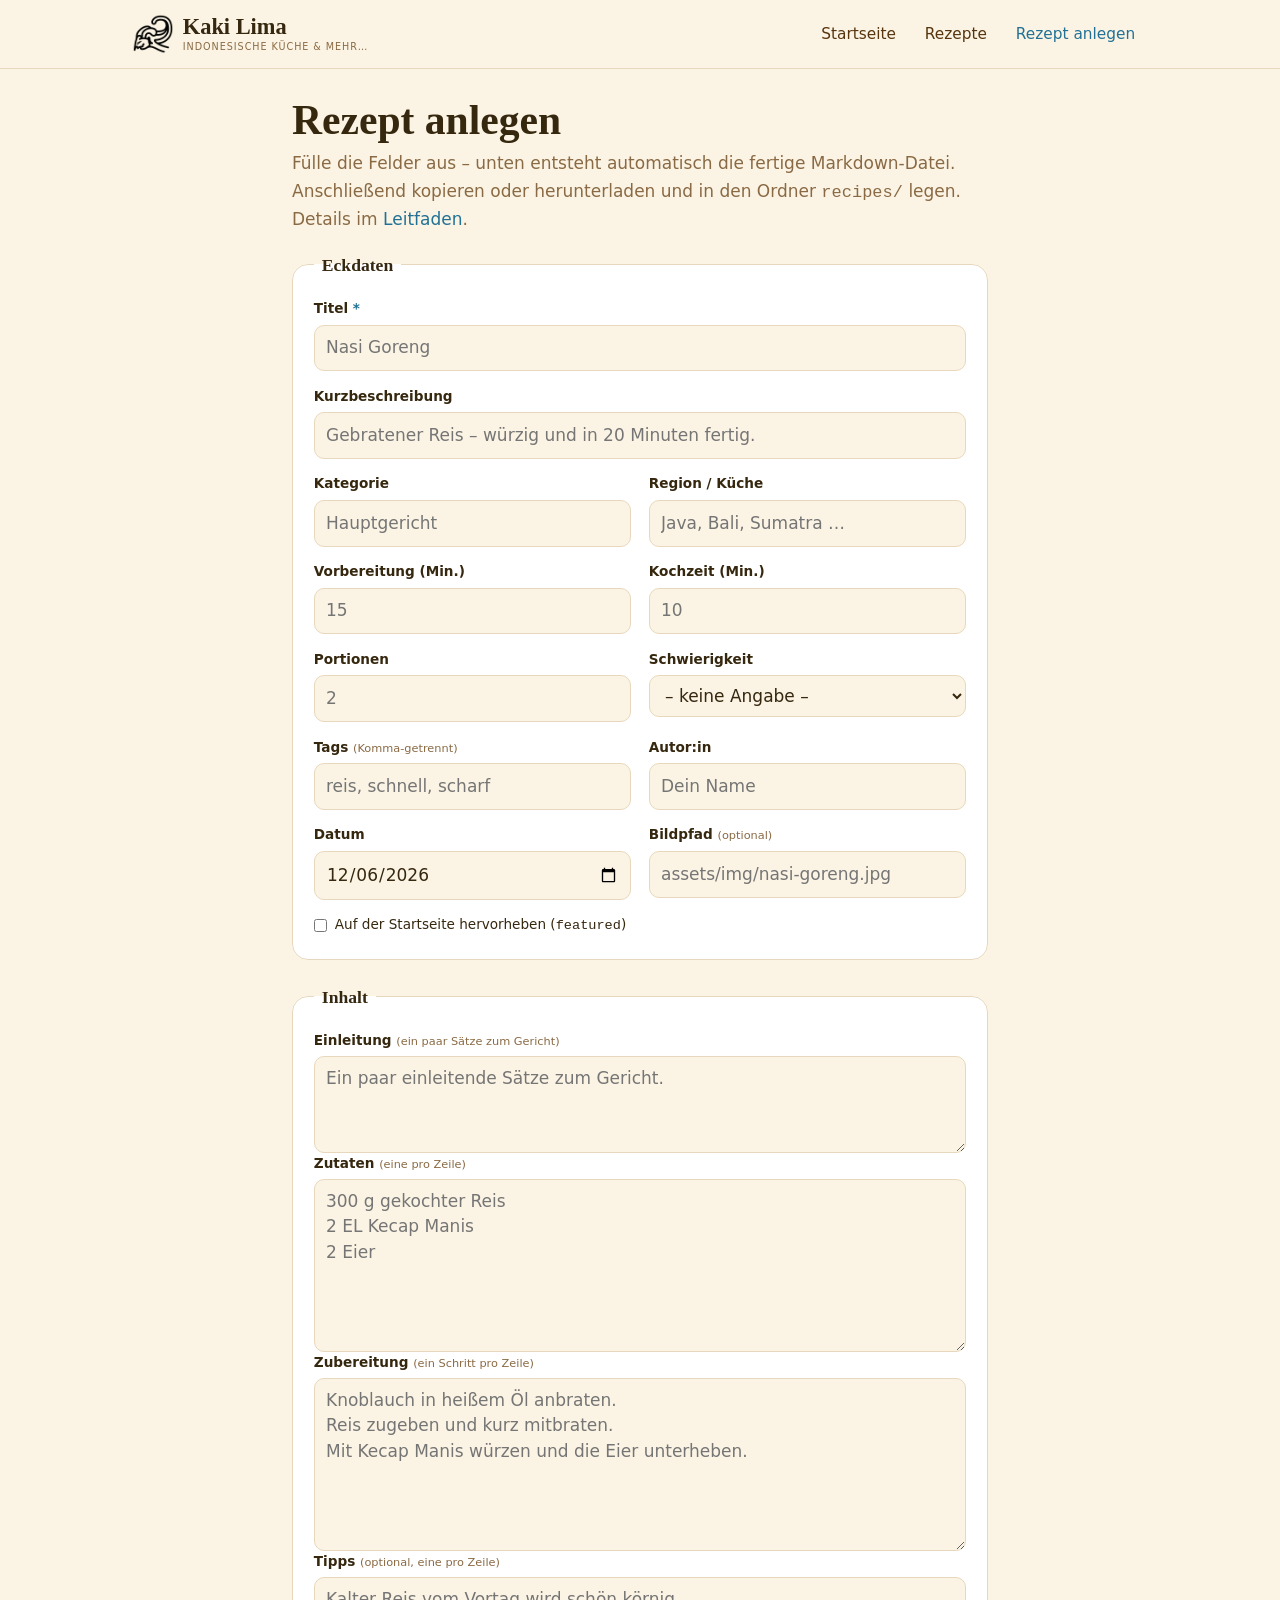
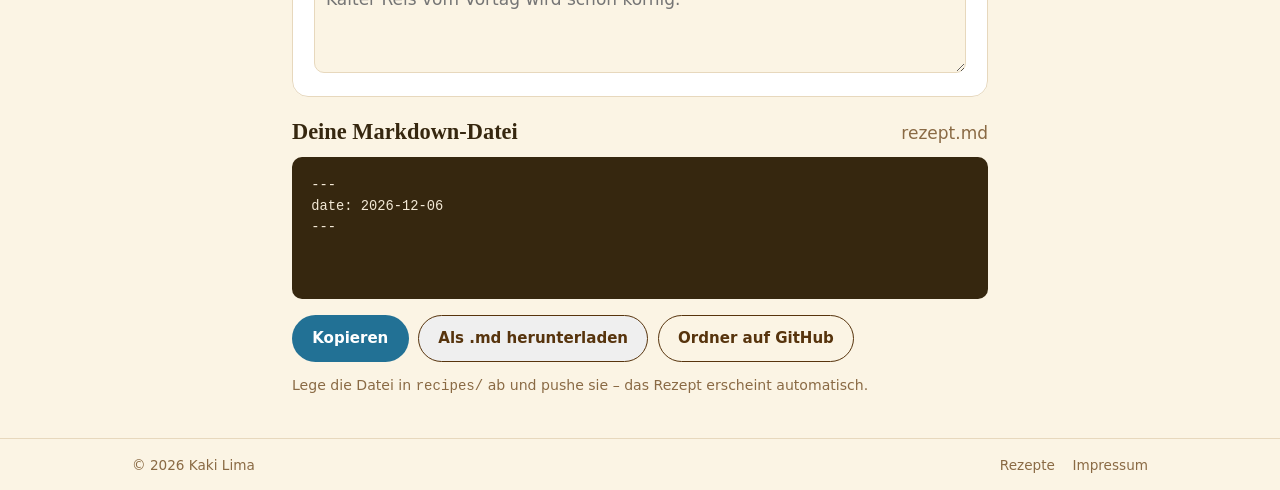
==== generator.html @ 2c2ba558 "Rezept-Generator, abhakbare Schritte mit Kochmodus, verwandte Rezepte - Neue Seite generator.html: F" ====
<!DOCTYPE html>
<html lang="de">
<head>
  <meta charset="utf-8">
  <meta name="viewport" content="width=device-width, initial-scale=1">
  <title>Rezept anlegen · Kaki Lima</title>
  <meta name="description" content="Fülle das Formular aus – Kaki Lima erzeugt automatisch die fertige Markdown-Datei für dein Rezept.">
  <link rel="icon" href="assets/img/logo.png">
  <link rel="stylesheet" href="assets/fonts/fonts.css">
  <link rel="stylesheet" href="css/styles.css">
</head>
<body>
  <div id="site-header-slot"></div>

  <main>
    <div class="wrap narrow">
      <header class="page-head">
        <h1>Rezept anlegen</h1>
        <p class="muted">Fülle die Felder aus – unten entsteht automatisch die fertige Markdown-Datei. Anschließend kopieren oder herunterladen und in den Ordner <code>recipes/</code> legen. Details im <a href="leitfaden.html">Leitfaden</a>.</p>
      </header>

      <form id="genForm" class="gen-form" novalidate>
        <fieldset>
          <legend>Eckdaten</legend>
          <div class="grid2">
            <label class="field span2">
              <span>Titel <em>*</em></span>
              <input type="text" id="f-title" placeholder="Nasi Goreng" required>
            </label>
            <label class="field span2">
              <span>Kurzbeschreibung</span>
              <input type="text" id="f-description" placeholder="Gebratener Reis – würzig und in 20 Minuten fertig.">
            </label>
            <label class="field">
              <span>Kategorie</span>
              <input type="text" id="f-category" list="cats" placeholder="Hauptgericht">
              <datalist id="cats">
                <option>Hauptgericht</option><option>Streetfood</option>
                <option>Vegetarisch</option><option>Vorspeise</option>
                <option>Dessert</option><option>Sambal &amp; Beilagen</option>
              </datalist>
            </label>
            <label class="field">
              <span>Region / Küche</span>
              <input type="text" id="f-cuisine" placeholder="Java, Bali, Sumatra …">
            </label>
            <label class="field">
              <span>Vorbereitung (Min.)</span>
              <input type="number" id="f-prep" min="0" placeholder="15">
            </label>
            <label class="field">
              <span>Kochzeit (Min.)</span>
              <input type="number" id="f-cook" min="0" placeholder="10">
            </label>
            <label class="field">
              <span>Portionen</span>
              <input type="number" id="f-servings" min="1" placeholder="2">
            </label>
            <label class="field">
              <span>Schwierigkeit</span>
              <select id="f-difficulty">
                <option value="">– keine Angabe –</option>
                <option>Einfach</option><option>Mittel</option><option>Anspruchsvoll</option>
              </select>
            </label>
            <label class="field">
              <span>Tags <small>(Komma-getrennt)</small></span>
              <input type="text" id="f-tags" placeholder="reis, schnell, scharf">
            </label>
            <label class="field">
              <span>Autor:in</span>
              <input type="text" id="f-author" placeholder="Dein Name">
            </label>
            <label class="field">
              <span>Datum</span>
              <input type="date" id="f-date">
            </label>
            <label class="field">
              <span>Bildpfad <small>(optional)</small></span>
              <input type="text" id="f-image" placeholder="assets/img/nasi-goreng.jpg">
            </label>
            <label class="field checkbox span2">
              <input type="checkbox" id="f-featured">
              <span>Auf der Startseite hervorheben (<code>featured</code>)</span>
            </label>
          </div>
        </fieldset>

        <fieldset>
          <legend>Inhalt</legend>
          <label class="field">
            <span>Einleitung <small>(ein paar Sätze zum Gericht)</small></span>
            <textarea id="f-intro" rows="3" placeholder="Ein paar einleitende Sätze zum Gericht."></textarea>
          </label>
          <label class="field">
            <span>Zutaten <small>(eine pro Zeile)</small></span>
            <textarea id="f-ingredients" rows="6" placeholder="300 g gekochter Reis&#10;2 EL Kecap Manis&#10;2 Eier"></textarea>
          </label>
          <label class="field">
            <span>Zubereitung <small>(ein Schritt pro Zeile)</small></span>
            <textarea id="f-steps" rows="6" placeholder="Knoblauch in heißem Öl anbraten.&#10;Reis zugeben und kurz mitbraten.&#10;Mit Kecap Manis würzen und die Eier unterheben."></textarea>
          </label>
          <label class="field">
            <span>Tipps <small>(optional, eine pro Zeile)</small></span>
            <textarea id="f-tips" rows="3" placeholder="Kalter Reis vom Vortag wird schön körnig."></textarea>
          </label>
        </fieldset>
      </form>

      <section class="gen-output">
        <div class="gen-output-head">
          <h2>Deine Markdown-Datei</h2>
          <span class="muted" id="fileName">rezept.md</span>
        </div>
        <pre><code id="genOut"></code></pre>
        <div class="gen-actions">
          <button class="btn btn--primary" id="btnCopy" type="button">Kopieren</button>
          <button class="btn btn--ghost" id="btnDownload" type="button">Als .md herunterladen</button>
          <a class="btn btn--ghost" href="https://github.com/leotrax3d/kakilima/tree/main/recipes" target="_blank" rel="noopener">Ordner auf GitHub</a>
        </div>
        <p class="muted gen-hint">Lege die Datei in <code>recipes/</code> ab und pushe sie – das Rezept erscheint automatisch.</p>
      </section>
    </div>
  </main>

  <div id="site-footer-slot"></div>

  <script src="js/site.js"></script>
  <script src="js/generator.js"></script>
</body>
</html>
---- assets/fonts/fonts.css ----
@font-face{
  font-family:'PT Serif';
  font-style:italic;
  font-weight:400;
  font-display:swap;
  src:url(ptserif-400-italic-latin-ext.woff2) format('woff2');
  unicode-range:U+0100-02BA, U+02BD-02C5, U+02C7-02CC, U+02CE-02D7, U+02DD-02FF, U+0304, U+0308, U+0329, U+1D00-1DBF, U+1E00-1E9F, U+1EF2-1EFF, U+2020, U+20A0-20AB, U+20AD-20C0, U+2113, U+2C60-2C7F, U+A720-A7FF;
}
@font-face{
  font-family:'PT Serif';
  font-style:italic;
  font-weight:400;
  font-display:swap;
  src:url(ptserif-400-italic-latin.woff2) format('woff2');
  unicode-range:U+0000-00FF, U+0131, U+0152-0153, U+02BB-02BC, U+02C6, U+02DA, U+02DC, U+0304, U+0308, U+0329, U+2000-206F, U+20AC, U+2122, U+2191, U+2193, U+2212, U+2215, U+FEFF, U+FFFD;
}
@font-face{
  font-family:'PT Serif';
  font-style:italic;
  font-weight:700;
  font-display:swap;
  src:url(ptserif-700-italic-latin-ext.woff2) format('woff2');
  unicode-range:U+0100-02BA, U+02BD-02C5, U+02C7-02CC, U+02CE-02D7, U+02DD-02FF, U+0304, U+0308, U+0329, U+1D00-1DBF, U+1E00-1E9F, U+1EF2-1EFF, U+2020, U+20A0-20AB, U+20AD-20C0, U+2113, U+2C60-2C7F, U+A720-A7FF;
}
@font-face{
  font-family:'PT Serif';
  font-style:italic;
  font-weight:700;
  font-display:swap;
  src:url(ptserif-700-italic-latin.woff2) format('woff2');
  unicode-range:U+0000-00FF, U+0131, U+0152-0153, U+02BB-02BC, U+02C6, U+02DA, U+02DC, U+0304, U+0308, U+0329, U+2000-206F, U+20AC, U+2122, U+2191, U+2193, U+2212, U+2215, U+FEFF, U+FFFD;
}
@font-face{
  font-family:'PT Serif';
  font-style:normal;
  font-weight:400;
  font-display:swap;
  src:url(ptserif-400-normal-latin-ext.woff2) format('woff2');
  unicode-range:U+0100-02BA, U+02BD-02C5, U+02C7-02CC, U+02CE-02D7, U+02DD-02FF, U+0304, U+0308, U+0329, U+1D00-1DBF, U+1E00-1E9F, U+1EF2-1EFF, U+2020, U+20A0-20AB, U+20AD-20C0, U+2113, U+2C60-2C7F, U+A720-A7FF;
}
@font-face{
  font-family:'PT Serif';
  font-style:normal;
  font-weight:400;
  font-display:swap;
  src:url(ptserif-400-normal-latin.woff2) format('woff2');
  unicode-range:U+0000-00FF, U+0131, U+0152-0153, U+02BB-02BC, U+02C6, U+02DA, U+02DC, U+0304, U+0308, U+0329, U+2000-206F, U+20AC, U+2122, U+2191, U+2193, U+2212, U+2215, U+FEFF, U+FFFD;
}
@font-face{
  font-family:'PT Serif';
  font-style:normal;
  font-weight:700;
  font-display:swap;
  src:url(ptserif-700-normal-latin-ext.woff2) format('woff2');
  unicode-range:U+0100-02BA, U+02BD-02C5, U+02C7-02CC, U+02CE-02D7, U+02DD-02FF, U+0304, U+0308, U+0329, U+1D00-1DBF, U+1E00-1E9F, U+1EF2-1EFF, U+2020, U+20A0-20AB, U+20AD-20C0, U+2113, U+2C60-2C7F, U+A720-A7FF;
}
@font-face{
  font-family:'PT Serif';
  font-style:normal;
  font-weight:700;
  font-display:swap;
  src:url(ptserif-700-normal-latin.woff2) format('woff2');
  unicode-range:U+0000-00FF, U+0131, U+0152-0153, U+02BB-02BC, U+02C6, U+02DA, U+02DC, U+0304, U+0308, U+0329, U+2000-206F, U+20AC, U+2122, U+2191, U+2193, U+2212, U+2215, U+FEFF, U+FFFD;
}
---- css/styles.css ----
/* =========================================================================
   Kaki Lima — Indonesische Küche & mehr…
   Schlicht, warm, ruhig. PT Serif + Brauntöne.
   ========================================================================= */

:root {
  --paper:    #ffffff;
  --cream:    #fbf4e4;
  --cream-2:  #f4e9d2;
  --amber:    #e0a12e;
  --amber-dk: #c2871d;
  --brown:    #57340d;
  --brown-dk: #36270f;
  --brown-soft:#8a6a44;
  --teal:     #227195;
  --teal-dk:  #195a78;
  --line:     #e7d8bd;
  --shadow:   rgba(54, 39, 15, .10);

  --f-serif: "PT Serif", Georgia, "Times New Roman", serif;
  --f-sans:  system-ui, -apple-system, "Segoe UI", Roboto, Helvetica, Arial, sans-serif;

  --maxw: 1080px;
  --maxw-narrow: 760px;
  --radius: 10px;
  --radius-lg: 16px;
}

*, *::before, *::after { box-sizing: border-box; }
* { margin: 0; }
html { -webkit-text-size-adjust: 100%; scroll-behavior: smooth; }
body {
  font-family: var(--f-sans);
  color: var(--brown);
  background: var(--cream);
  line-height: 1.6;
  font-size: 17px;
  -webkit-font-smoothing: antialiased;
}
img, svg { display: block; max-width: 100%; }
a { color: var(--teal); text-decoration: none; }
a:hover { color: var(--teal-dk); }
button { font: inherit; cursor: pointer; color: inherit; }
ul { list-style: none; padding: 0; }

h1, h2, h3, h4 { font-family: var(--f-serif); color: var(--brown-dk); line-height: 1.2; font-weight: 700; }
h1 { font-size: clamp(1.9rem, 4vw, 2.6rem); }
h2 { font-size: clamp(1.5rem, 3vw, 2rem); }
h3 { font-size: clamp(1.15rem, 2.2vw, 1.4rem); }
p { color: var(--brown); }

.wrap { width: 100%; max-width: var(--maxw); margin-inline: auto; padding-inline: clamp(1.1rem, 4vw, 2rem); }
.narrow { max-width: var(--maxw-narrow); margin-inline: auto; }
.section { padding-block: clamp(2rem, 5vw, 3.2rem); }
.muted { color: var(--brown-soft); }

/* ---------- Buttons ---------- */
.btn {
  display: inline-flex; align-items: center; gap: .5rem;
  padding: .65rem 1.2rem; border-radius: 999px; font-weight: 600; font-size: .94rem;
  border: 1.5px solid transparent; transition: background .2s, color .2s, border-color .2s;
}
.btn--primary { background: var(--teal); color: #fff; }
.btn--primary:hover { background: var(--teal-dk); color: #fff; }
.btn--ghost { border-color: var(--brown); color: var(--brown); }
.btn--ghost:hover { background: var(--brown); color: var(--cream); }

/* ---------- Header ---------- */
.site-header { background: var(--cream); border-bottom: 1px solid var(--line); position: sticky; top: 0; z-index: 50; }
.nav { display: flex; align-items: center; justify-content: space-between; gap: 1rem; padding-block: .8rem; }
.brand { display: inline-flex; align-items: center; gap: .55rem; }
.brand-logo { width: 42px; height: 42px; object-fit: contain; }
.brand-name { font-family: var(--f-serif); font-weight: 700; font-size: 1.4rem; color: var(--brown-dk); line-height: 1; }
.brand-name small { display: block; font-family: var(--f-sans); font-weight: 500; font-size: .6rem; letter-spacing: .1em; text-transform: uppercase; color: var(--brown-soft); margin-top: 3px; }

.nav-links { display: flex; align-items: center; gap: .2rem; }
.nav-links a { padding: .45rem .8rem; border-radius: 6px; color: var(--brown); font-weight: 500; font-size: .96rem; }
.nav-links a:hover { background: var(--cream-2); color: var(--brown-dk); }
.nav-links a.is-active { color: var(--teal); }

.nav-toggle { display: none; background: none; border: 0; padding: .4rem; color: var(--brown-dk); }
.nav-toggle svg { width: 26px; height: 26px; }

/* ---------- Page head ---------- */
.page-head { padding-block: clamp(1.1rem, 2.6vw, 1.7rem) 1.1rem; }
.page-head h1 { margin-bottom: .3rem; }

/* ---------- Home hero (minimal) ---------- */
.home-hero { padding-block: clamp(1.2rem, 3vw, 2rem) .5rem; text-align: center; }
.home-hero h1 { font-size: clamp(2rem, 4.5vw, 3rem); }
.home-hero p { color: var(--brown-soft); margin-top: .4rem; }

/* ---------- Carousel ---------- */
.carousel { position: relative; margin-top: 1.4rem; }
.carousel-track {
  display: flex; gap: clamp(.9rem, 2vw, 1.3rem);
  overflow-x: auto; scroll-snap-type: x mandatory; scroll-behavior: smooth;
  padding: .3rem .2rem 1rem;
  scrollbar-width: none; -ms-overflow-style: none;
}
.carousel-track::-webkit-scrollbar { display: none; }
.carousel-card { flex: 0 0 clamp(250px, 78vw, 320px); scroll-snap-align: center; }
.carousel-btn {
  position: absolute; top: calc(50% - 1.4rem); transform: translateY(-50%);
  width: 44px; height: 44px; border-radius: 50%; border: 1px solid var(--line);
  background: var(--paper); color: var(--brown-dk); display: grid; place-items: center;
  box-shadow: 0 6px 18px -10px var(--shadow); z-index: 2; transition: background .2s, opacity .2s;
}
.carousel-btn:hover { background: var(--cream-2); }
.carousel-btn[disabled] { opacity: .35; cursor: default; }
.carousel-btn svg { width: 20px; height: 20px; }
.carousel-btn.prev { left: -10px; }
.carousel-btn.next { right: -10px; }
.carousel-dots { display: flex; gap: .4rem; justify-content: center; margin-top: .4rem; }
.carousel-dots button { width: 8px; height: 8px; border-radius: 50%; border: 0; background: var(--line); padding: 0; }
.carousel-dots button.is-active { background: var(--teal); }
@media (max-width: 720px) { .carousel-btn { display: none; } }

/* ---------- Section head ---------- */
.head { display: flex; align-items: center; justify-content: space-between; gap: 1rem; flex-wrap: wrap; margin-bottom: 1.2rem; }
.head .link { font-weight: 600; font-size: .94rem; }

/* ---------- Grid + cards ---------- */
.grid { display: grid; gap: clamp(1rem, 2.4vw, 1.5rem); grid-template-columns: repeat(3, 1fr); }
@media (max-width: 860px) { .grid { grid-template-columns: repeat(2, 1fr); } }
@media (max-width: 540px) { .grid { grid-template-columns: 1fr; } }

.recipe-card {
  background: var(--paper); border: 1px solid var(--line); border-radius: var(--radius-lg);
  overflow: hidden; display: flex; flex-direction: column; height: 100%;
  transition: box-shadow .2s, transform .2s;
}
.recipe-card:hover { box-shadow: 0 12px 26px -16px var(--shadow); transform: translateY(-3px); }
.recipe-card a { display: flex; flex-direction: column; height: 100%; color: inherit; }
.recipe-card .thumb { aspect-ratio: 3/2; background: var(--cream-2); position: relative; overflow: hidden; }
.recipe-card .thumb img { position: relative; z-index: 1; width: 100%; height: 100%; object-fit: cover; }
.recipe-card .thumb .ph { position: absolute; inset: 0; display: grid; place-items: center; }
.recipe-card .thumb .ph svg { width: 34%; opacity: .5; color: var(--brown-soft); }
.recipe-card .cat { position: absolute; z-index: 2; top: .6rem; left: .6rem; background: rgba(255,255,255,.92); color: var(--brown-dk); font-size: .7rem; font-weight: 600; padding: .22rem .55rem; border-radius: 6px; }
.recipe-card .body { padding: .85rem .95rem 1rem; display: flex; flex-direction: column; gap: .35rem; flex: 1; }
.recipe-card h3 { font-size: 1.2rem; color: var(--brown-dk); }
.recipe-card p { font-size: .9rem; color: var(--brown-soft); display: -webkit-box; -webkit-line-clamp: 2; -webkit-box-orient: vertical; overflow: hidden; }
.recipe-card .meta { display: flex; flex-wrap: wrap; gap: .9rem; margin-top: auto; padding-top: .6rem; font-size: .8rem; color: var(--brown-soft); }
.recipe-card .meta span { display: inline-flex; align-items: center; gap: .3rem; }
.recipe-card .meta svg { width: 14px; height: 14px; color: var(--teal); }

/* ---------- List view ---------- */
.list { display: flex; flex-direction: column; gap: .8rem; }
.recipe-row {
  display: flex; gap: 1rem; align-items: stretch;
  background: var(--paper); border: 1px solid var(--line); border-radius: var(--radius-lg);
  overflow: hidden; transition: box-shadow .2s;
}
.recipe-row:hover { box-shadow: 0 10px 22px -16px var(--shadow); }
.recipe-row a { display: flex; gap: 1rem; align-items: stretch; width: 100%; color: inherit; }
.recipe-row .thumb { flex: 0 0 clamp(110px, 26vw, 180px); background: var(--cream-2); position: relative; overflow: hidden; }
.recipe-row .thumb img { position: relative; z-index: 1; width: 100%; height: 100%; object-fit: cover; }
.recipe-row .thumb .ph { position: absolute; inset: 0; display: grid; place-items: center; }
.recipe-row .thumb .ph svg { width: 38%; opacity: .5; color: var(--brown-soft); }
.recipe-row .body { padding: .8rem 1rem .8rem 0; display: flex; flex-direction: column; gap: .3rem; min-width: 0; }
.recipe-row .top { display: flex; align-items: baseline; gap: .6rem; flex-wrap: wrap; }
.recipe-row h3 { font-size: 1.2rem; color: var(--brown-dk); }
.recipe-row .cat { font-size: .7rem; font-weight: 600; text-transform: uppercase; letter-spacing: .04em; color: var(--teal); }
.recipe-row p { font-size: .9rem; color: var(--brown-soft); display: -webkit-box; -webkit-line-clamp: 2; -webkit-box-orient: vertical; overflow: hidden; }
.recipe-row .meta { display: flex; flex-wrap: wrap; gap: .9rem; margin-top: auto; padding-top: .4rem; font-size: .8rem; color: var(--brown-soft); }
.recipe-row .meta span { display: inline-flex; align-items: center; gap: .3rem; }
.recipe-row .meta svg { width: 14px; height: 14px; color: var(--teal); }
@media (max-width: 460px) { .recipe-row .thumb { flex-basis: 96px; } }

/* ---------- Toolbar (search / filter / view) ---------- */
.toolbar { display: flex; flex-wrap: wrap; gap: .8rem; align-items: center; justify-content: space-between; margin-bottom: 1rem; }
.search { display: flex; align-items: center; gap: .5rem; background: var(--paper); border: 1px solid var(--line); border-radius: 999px; padding: .55rem 1rem; flex: 1; min-width: 220px; }
.search:focus-within { border-color: var(--teal); }
.search svg { width: 17px; height: 17px; color: var(--brown-soft); }
.search input { border: 0; outline: 0; background: transparent; flex: 1; font-size: .96rem; color: var(--brown-dk); }

.view-toggle { display: inline-flex; border: 1px solid var(--line); border-radius: 999px; background: var(--paper); padding: 3px; }
.view-toggle button { border: 0; background: transparent; border-radius: 999px; padding: .4rem .6rem; display: inline-flex; align-items: center; gap: .35rem; font-size: .85rem; color: var(--brown-soft); }
.view-toggle button svg { width: 16px; height: 16px; }
.view-toggle button.is-active { background: var(--brown-dk); color: var(--cream); }

.chips { display: flex; flex-wrap: wrap; gap: .45rem; margin-bottom: 1rem; }
.chip { border: 1px solid var(--line); background: var(--paper); color: var(--brown); padding: .35rem .85rem; border-radius: 999px; font-size: .85rem; }
.chip:hover { border-color: var(--amber-dk); }
.chip.is-active { background: var(--brown-dk); color: var(--cream); border-color: var(--brown-dk); }
.result-count { color: var(--brown-soft); font-size: .88rem; margin-bottom: 1rem; }

.state { grid-column: 1 / -1; text-align: center; padding: 2.5rem 1rem; color: var(--brown-soft); }
.state h3 { color: var(--brown-dk); margin-bottom: .4rem; }
.skeleton { background: var(--paper); border: 1px solid var(--line); border-radius: var(--radius-lg); aspect-ratio: 3/2; opacity: .6; }

/* ---------- Single recipe ---------- */
.recipe.section { padding-top: clamp(1.1rem, 2.6vw, 1.7rem); }
.crumbs { font-size: .86rem; color: var(--brown-soft); margin-bottom: 1rem; }
.crumbs a { color: var(--brown-soft); } .crumbs a:hover { color: var(--teal); }
.recipe-head { margin-bottom: 1.4rem; }
.recipe-head .kicker { font-size: .76rem; font-weight: 600; text-transform: uppercase; letter-spacing: .08em; color: var(--teal); display: block; margin-bottom: .4rem; }
.recipe-head h1 { margin-bottom: .5rem; }
.recipe-head p.lead { color: var(--brown); max-width: 62ch; }
.recipe-photo { position: relative; width: 100%; aspect-ratio: 16/9; border-radius: var(--radius-lg); overflow: hidden; background: var(--cream-2); margin-bottom: 1.4rem; }
.recipe-photo img { position: relative; z-index: 1; width: 100%; height: 100%; object-fit: cover; }
.recipe-photo .ph { position: absolute; inset: 0; display: grid; place-items: center; }
.recipe-photo .ph svg { width: 80px; opacity: .45; color: var(--brown-soft); }
.facts { display: flex; flex-wrap: wrap; gap: 1.1rem 2.4rem; padding: 1.1rem 1.5rem; background: var(--paper); border: 1px solid var(--line); border-radius: var(--radius); margin-bottom: 2rem; }
.fact { display: flex; align-items: center; gap: .6rem; }
.fact svg { width: 23px; height: 23px; color: var(--teal); flex: 0 0 auto; }
.fact b { display: block; font-size: 1rem; line-height: 1.15; color: var(--brown-dk); font-family: var(--f-serif); }
.fact small { display: block; color: var(--brown-soft); font-size: .72rem; text-transform: uppercase; letter-spacing: .05em; margin-top: 1px; }
.recipe-tags { display: flex; flex-wrap: wrap; gap: .4rem; margin-top: .9rem; }
.tag { font-size: .78rem; background: var(--cream-2); color: var(--brown); padding: .22rem .65rem; border-radius: 999px; }
.recipe-grid { display: grid; grid-template-columns: 300px 1fr; gap: clamp(1.5rem, 4vw, 3rem); align-items: start; }
.recipe-grid.single { grid-template-columns: 1fr; max-width: 70ch; }
@media (max-width: 760px) { .recipe-grid { grid-template-columns: 1fr; } }

.recipe-actions { display: flex; flex-wrap: wrap; gap: .6rem; margin-top: 1.4rem; }
.recipe-actions .btn { padding: .55rem 1.1rem; font-size: .9rem; }
.recipe-actions .btn svg { width: 17px; height: 17px; }
.ingredients { background: var(--cream); border: 1px solid var(--line); border-radius: var(--radius-lg); padding: 1.3rem; position: sticky; top: 80px; }
.ing-head { display: flex; align-items: center; justify-content: space-between; gap: .6rem .9rem; flex-wrap: wrap; margin-bottom: 1.1rem; }
.ing-head h2 { font-size: 1.3rem; margin: 0; }
@media (max-width: 760px) { .ingredients { position: static; } }

/* portion calculator */
.portions { display: inline-flex; align-items: center; gap: .45rem; background: var(--paper); border: 1px solid var(--line); border-radius: 999px; padding: .22rem .3rem; }
.portions button { width: 28px; height: 28px; border-radius: 50%; border: 1px solid var(--line); background: var(--cream); color: var(--brown-dk); font-size: 1.15rem; line-height: 1; display: grid; place-items: center; transition: background .15s; }
.portions button:hover { background: var(--cream-2); }
.portions button:disabled { opacity: .4; cursor: default; }
.portions .p-val { font-family: var(--f-serif); font-weight: 700; font-size: 1.05rem; color: var(--brown-dk); min-width: 1.4ch; text-align: center; }
.portions .p-label { font-size: .68rem; text-transform: uppercase; letter-spacing: .05em; color: var(--brown-soft); padding-right: .25rem; }
.ingredients .qty { font-weight: 700; color: var(--brown-dk); white-space: nowrap; }

/* ---------- Markdown body ---------- */
.md h2 { font-size: 1.5rem; margin: 1.8rem 0 .7rem; }
.md h3 { font-size: 1.2rem; margin: 1.3rem 0 .5rem; }
.md p { margin-bottom: 1rem; }
.md ul, .md ol { margin-bottom: 1.1rem; }
.md ul li, .md ol li { position: relative; padding-left: 1.8rem; margin-bottom: .55rem; }
.md ul li::before { content: ""; position: absolute; left: .45rem; top: .6rem; width: 7px; height: 7px; border-radius: 50%; background: var(--amber-dk); }
.md ol { counter-reset: s; }
.md ol li { padding-left: 2.3rem; }
.md ol li::before { counter-increment: s; content: counter(s); position: absolute; left: 0; top: 0; width: 1.6rem; height: 1.6rem; border-radius: 50%; background: var(--teal); color: #fff; font-size: .82rem; font-weight: 700; display: grid; place-items: center; }
.ingredients .md ul li::before { background: var(--teal); }
.ingredients .md ul li { padding-bottom: .55rem; border-bottom: 1px solid var(--line); }
.ingredients .md ul li:last-child { border-bottom: 0; }
.md blockquote { border-left: 3px solid var(--amber); background: var(--cream); padding: .85rem 1rem; border-radius: 0 var(--radius) var(--radius) 0; margin-bottom: 1.1rem; font-style: italic; }
.md img { border-radius: var(--radius); margin: 1.1rem 0; width: 100%; }
.md a { text-decoration: underline; text-underline-offset: 2px; }
.md strong { color: var(--brown-dk); }
.md code { background: var(--cream-2); padding: .1em .4em; border-radius: 4px; font-size: .9em; font-family: ui-monospace, monospace; }
.md table { width: 100%; border-collapse: collapse; margin-bottom: 1.1rem; }
.md th, .md td { text-align: left; padding: .5rem .7rem; border-bottom: 1px solid var(--line); }
.md th { font-family: var(--f-serif); }
.recipe-foot { margin-top: 2rem; padding-top: 1.2rem; border-top: 1px solid var(--line); }

/* ---------- checkable steps ---------- */
.md ol li.step { cursor: pointer; transition: color .15s; }
.md ol li.step:hover { color: var(--brown-dk); }
.md ol li.step:focus-visible { outline: 2px solid var(--teal); outline-offset: 3px; border-radius: 4px; }
.md ol li.is-done { color: var(--brown-soft); text-decoration: line-through; text-decoration-color: var(--line); }
.md ol li.is-done::before { content: "✓"; background: var(--teal); }

/* ---------- cooking mode ---------- */
#btnCook.is-active { background: var(--brown); color: var(--cream); border-color: var(--brown); }
#btnCook.is-active svg { color: var(--gold, var(--amber)); }
body.cook-mode .recipe-grid > .md ol li { font-size: 1.16rem; margin-bottom: 1rem; }
body.cook-mode .recipe-grid > .md ol li::before { top: .1rem; }
body.cook-mode .ingredients { font-size: 1.05rem; }
body.cook-mode .ingredients .qty { font-size: 1.1rem; }

/* ---------- related recipes ---------- */
.related { margin-top: 2.6rem; }
.related h2 { font-size: 1.5rem; margin-bottom: 1.1rem; }

/* ---------- Prose (leitfaden / impressum) ---------- */
.prose h2 { margin: 1.8rem 0 .7rem; }
.prose h3 { margin: 1.4rem 0 .4rem; }
.prose p, .prose li { color: var(--brown); }
.prose ul { list-style: disc; padding-left: 1.3rem; margin-bottom: 1.1rem; }
.prose ol { padding-left: 1.3rem; margin-bottom: 1.1rem; }
.prose li { margin-bottom: .4rem; }
.prose pre { background: var(--brown-dk); color: #f3e9d6; padding: 1rem 1.2rem; border-radius: var(--radius); overflow-x: auto; font-size: .86rem; line-height: 1.55; margin: 1.1rem 0; font-family: ui-monospace, monospace; }
.prose pre code { background: none; color: inherit; padding: 0; }
.prose code { background: var(--cream-2); padding: .12em .4em; border-radius: 4px; font-size: .9em; font-family: ui-monospace, monospace; }
.prose a { text-decoration: underline; text-underline-offset: 2px; }
.prose table { width: 100%; border-collapse: collapse; margin: 1.1rem 0; font-size: .94rem; }
.prose th, .prose td { text-align: left; padding: .5rem .8rem; border-bottom: 1px solid var(--line); }
.prose th { background: var(--cream-2); font-family: var(--f-serif); }
.callout { background: var(--cream); border: 1px solid var(--line); border-left: 3px solid var(--teal); border-radius: 0 var(--radius) var(--radius) 0; padding: .9rem 1.1rem; margin: 1.2rem 0; }

/* ---------- Recipe generator ---------- */
.gen-form fieldset { border: 1px solid var(--line); border-radius: var(--radius-lg); padding: 1.2rem 1.3rem 1.4rem; margin-bottom: 1.4rem; background: var(--paper); }
.gen-form legend { font-family: var(--f-serif); font-weight: 700; color: var(--brown-dk); padding: 0 .5rem; font-size: 1.1rem; }
.grid2 { display: grid; grid-template-columns: 1fr 1fr; gap: .9rem 1.1rem; }
.grid2 .span2 { grid-column: 1 / -1; }
@media (max-width: 560px) { .grid2 { grid-template-columns: 1fr; } .grid2 .span2 { grid-column: auto; } }
.field { display: flex; flex-direction: column; gap: .3rem; }
.field > span { font-size: .85rem; font-weight: 600; color: var(--brown-dk); }
.field > span em { color: var(--teal); font-style: normal; }
.field > span small { font-weight: 500; color: var(--brown-soft); }
.gen-form input, .gen-form select, .gen-form textarea {
  font: inherit; color: var(--brown-dk); background: var(--cream); border: 1px solid var(--line);
  border-radius: var(--radius); padding: .55rem .7rem; width: 100%; transition: border-color .15s;
}
.gen-form input:focus, .gen-form select:focus, .gen-form textarea:focus { outline: 0; border-color: var(--teal); }
.gen-form textarea { resize: vertical; line-height: 1.5; }
.field.checkbox { flex-direction: row; align-items: center; gap: .5rem; }
.field.checkbox input { width: auto; }
.field.checkbox span { font-weight: 500; }

.gen-output { margin-top: .5rem; }
.gen-output-head { display: flex; align-items: baseline; justify-content: space-between; gap: .8rem; flex-wrap: wrap; margin-bottom: .6rem; }
.gen-output-head h2 { font-size: 1.4rem; }
.gen-output pre { background: var(--brown-dk); color: #f3e9d6; padding: 1.1rem 1.2rem; border-radius: var(--radius); overflow-x: auto; font-size: .86rem; line-height: 1.55; font-family: ui-monospace, monospace; max-height: 460px; }
.gen-actions { display: flex; flex-wrap: wrap; gap: .6rem; margin-top: 1rem; }
.gen-hint { margin-top: .8rem; font-size: .88rem; }

/* ---------- Slim footer ---------- */
.site-footer { border-top: 1px solid var(--line); background: var(--cream); margin-top: 2.5rem; }
.site-footer .wrap { display: flex; align-items: center; justify-content: space-between; gap: 1rem; flex-wrap: wrap; padding-block: 1rem; font-size: .85rem; color: var(--brown-soft); }
.site-footer a { color: var(--brown-soft); }
.site-footer a:hover { color: var(--teal); }
.site-footer .footer-links { display: flex; gap: 1.1rem; }

/* ---------- Mobile nav ---------- */
@media (max-width: 640px) {
  .nav-toggle { display: inline-flex; }
  .nav-links {
    position: fixed; inset: 58px 0 auto 0; flex-direction: column; align-items: stretch; gap: 0;
    background: var(--cream); border-bottom: 1px solid var(--line); padding: .5rem clamp(1.1rem,4vw,2rem) 1rem;
    transform: translateY(-130%); transition: transform .28s ease; z-index: 40;
  }
  .nav-links.is-open { transform: none; }
  .nav-links a { padding: .8rem .6rem; border-bottom: 1px solid var(--line); }
}

/* ---------- Toast ---------- */
.toast {
  position: fixed; left: 50%; bottom: 1.4rem; transform: translateX(-50%) translateY(1rem);
  background: var(--brown-dk); color: var(--cream); padding: .65rem 1.1rem; border-radius: 999px;
  font-size: .9rem; box-shadow: 0 10px 26px -12px rgba(0,0,0,.4); z-index: 100;
  opacity: 0; pointer-events: none; transition: opacity .2s, transform .2s;
}
.toast.is-show { opacity: 1; transform: translateX(-50%) translateY(0); }

@media (prefers-reduced-motion: reduce) { html { scroll-behavior: auto; } * { transition: none !important; } }

/* ---------- Print / PDF ---------- */
@media print {
  :root { --cream: #fff; --cream-2: #fff; }
  body { background: #fff; color: #1a1a1a; font-size: 12pt; }
  .site-header, .site-footer, .no-print, .carousel-btn, .recipe-photo .ph, .toast { display: none !important; }
  .section { padding: 0 !important; }
  .wrap { max-width: none; padding: 0; }
  a { color: inherit; text-decoration: none; }
  h1, h2, h3 { color: #000; }

  .recipe-head { margin-bottom: .6rem; }
  .recipe-head h1 { font-size: 22pt; }
  .recipe-head .kicker { color: #555; }
  .recipe-head .lead { font-size: 11pt; }
  .recipe-tags { display: none; }

  .recipe-photo { aspect-ratio: auto; height: 60mm; margin-bottom: .6rem; border: 1px solid #ddd; page-break-inside: avoid; }

  .facts { border: 1px solid #ccc; gap: .6rem 1.4rem; padding: .5rem .8rem; margin-bottom: 1rem; page-break-inside: avoid; }
  .fact svg { color: #555; width: 16px; height: 16px; }
  .fact b { font-size: 11pt; }

  .recipe-grid { display: block; }
  .ingredients { position: static; background: #fff; border: 1px solid #ccc; padding: .8rem 1rem; margin-bottom: 1rem; page-break-inside: avoid; }
  .ingredients h2 { font-size: 14pt; }

  .md ol li::before { background: #333; }
  .md ul li::before { background: #777; }
  .md h2 { font-size: 15pt; border-bottom: 1px solid #ddd; padding-bottom: 2px; }
  .md li, .md p { page-break-inside: avoid; }
  .md blockquote { border-left: 3px solid #999; background: #f4f4f4; }
}
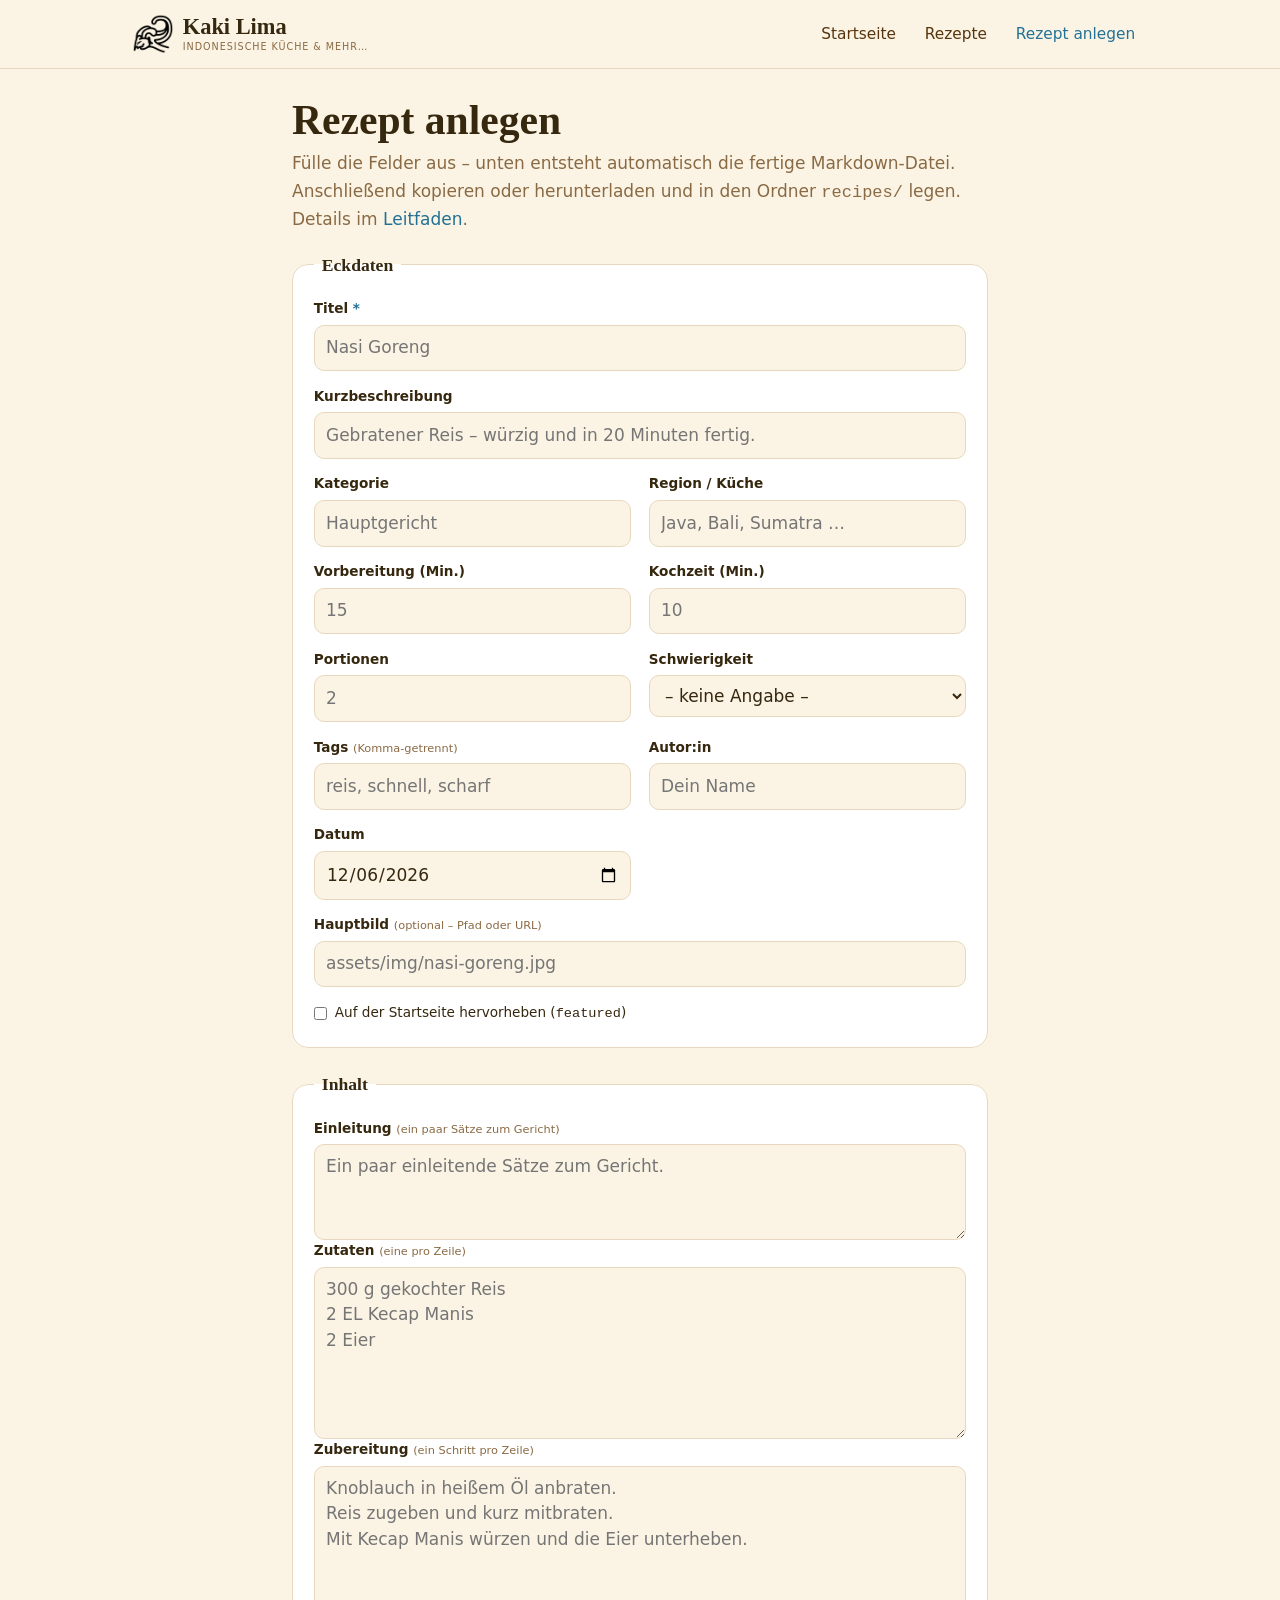
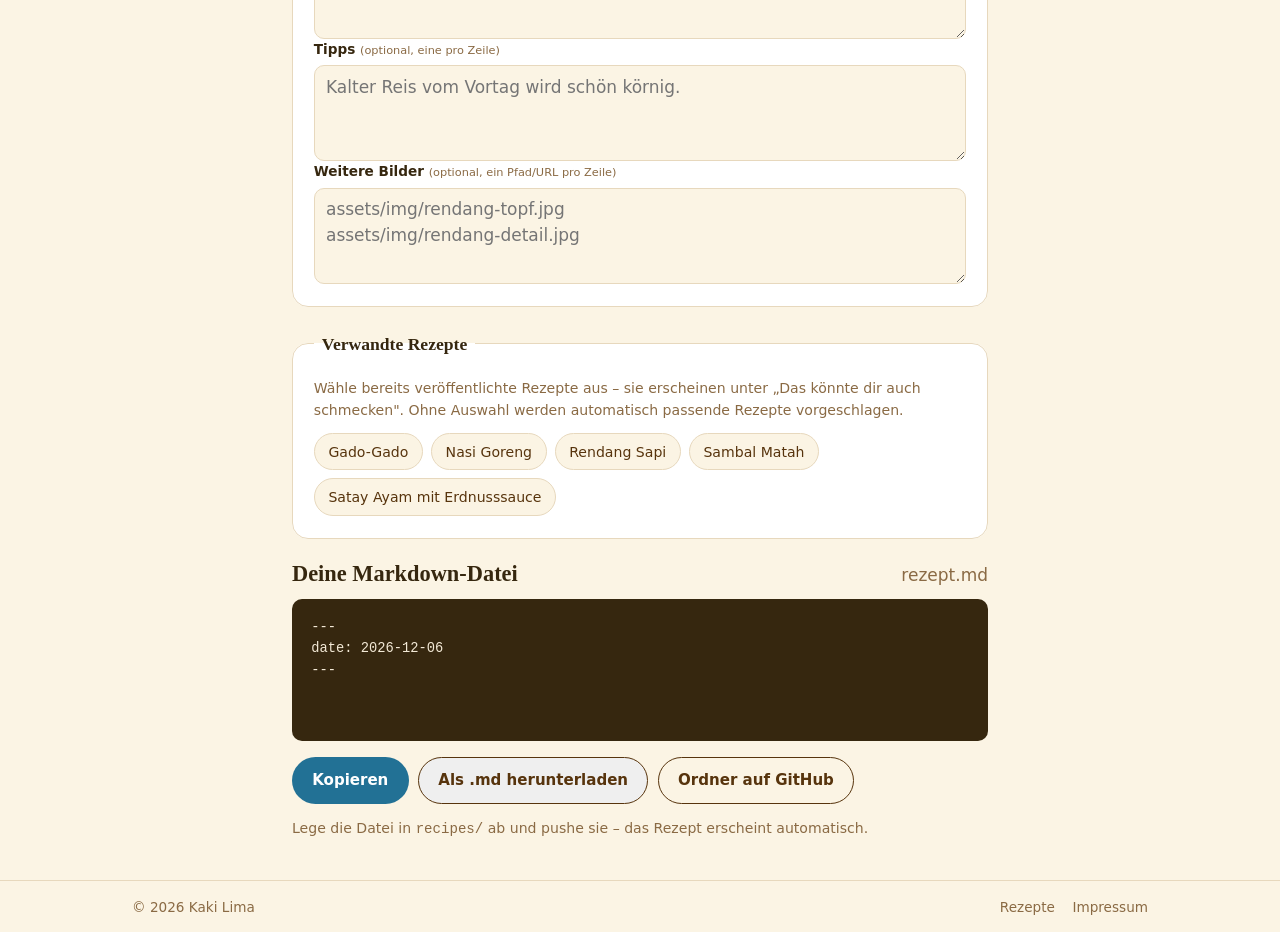
==== commit bb6b87a1: "Generator: verwandte Rezepte & Mehrfachbilder; sanfterer Lade-Spinner - Generator zeigt die bereits " ====
--- a/generator.html
+++ b/generator.html
@@ -75,8 +75,8 @@
               <span>Datum</span>
               <input type="date" id="f-date">
             </label>
-            <label class="field">
-              <span>Bildpfad <small>(optional)</small></span>
+            <label class="field span2">
+              <span>Hauptbild <small>(optional – Pfad oder URL)</small></span>
               <input type="text" id="f-image" placeholder="assets/img/nasi-goreng.jpg">
             </label>
             <label class="field checkbox span2">
@@ -104,6 +104,16 @@
             <span>Tipps <small>(optional, eine pro Zeile)</small></span>
             <textarea id="f-tips" rows="3" placeholder="Kalter Reis vom Vortag wird schön körnig."></textarea>
           </label>
+          <label class="field">
+            <span>Weitere Bilder <small>(optional, ein Pfad/URL pro Zeile)</small></span>
+            <textarea id="f-gallery" rows="3" placeholder="assets/img/rendang-topf.jpg&#10;assets/img/rendang-detail.jpg"></textarea>
+          </label>
+        </fieldset>
+
+        <fieldset>
+          <legend>Verwandte Rezepte</legend>
+          <p class="muted" style="margin:0 0 .7rem;font-size:.88rem">Wähle bereits veröffentlichte Rezepte aus – sie erscheinen unter „Das könnte dir auch schmecken". Ohne Auswahl werden automatisch passende Rezepte vorgeschlagen.</p>
+          <div id="relPicker" class="rel-picker"><span class="muted">Rezepte werden geladen …</span></div>
         </fieldset>
       </form>
 
@@ -126,6 +136,7 @@
   <div id="site-footer-slot"></div>
 
   <script src="js/site.js"></script>
+  <script src="js/recipes-data.js"></script>
   <script src="js/generator.js"></script>
 </body>
 </html>
--- a/css/styles.css
+++ b/css/styles.css
@@ -189,6 +189,17 @@
 .state h3 { color: var(--brown-dk); margin-bottom: .4rem; }
 .skeleton { background: var(--paper); border: 1px solid var(--line); border-radius: var(--radius-lg); aspect-ratio: 3/2; opacity: .6; }
 
+/* ---------- Loading spinner ---------- */
+.loading { display: grid; place-items: center; gap: .9rem; padding: clamp(2.5rem, 8vw, 4.5rem) 1rem; color: var(--brown-soft); text-align: center; }
+.loading p { font-size: .92rem; color: var(--brown-soft); }
+.spinner { width: 40px; height: 40px; border-radius: 50%; border: 3px solid var(--cream-2); border-top-color: var(--teal); animation: spin .8s linear infinite; }
+@keyframes spin { to { transform: rotate(360deg); } }
+.loading.is-leaving { animation: kl-fadeout .28s ease forwards; }
+@keyframes kl-fadeout { to { opacity: 0; } }
+.fade-in { animation: kl-fadein .5s ease both; }
+@keyframes kl-fadein { from { opacity: 0; transform: translateY(8px); } to { opacity: 1; transform: none; } }
+@media (prefers-reduced-motion: reduce) { .spinner { animation-duration: 1.8s; } .fade-in, .loading.is-leaving { animation: none; } }
+
 /* ---------- Single recipe ---------- */
 .recipe.section { padding-top: clamp(1.1rem, 2.6vw, 1.7rem); }
 .crumbs { font-size: .86rem; color: var(--brown-soft); margin-bottom: 1rem; }
@@ -201,9 +212,11 @@
 .recipe-photo img { position: relative; z-index: 1; width: 100%; height: 100%; object-fit: cover; }
 .recipe-photo .ph { position: absolute; inset: 0; display: grid; place-items: center; }
 .recipe-photo .ph svg { width: 80px; opacity: .45; color: var(--brown-soft); }
-.facts { display: flex; flex-wrap: wrap; gap: 1.1rem 2.4rem; padding: 1.1rem 1.5rem; background: var(--paper); border: 1px solid var(--line); border-radius: var(--radius); margin-bottom: 2rem; }
-.fact { display: flex; align-items: center; gap: .6rem; }
+.facts { display: grid; grid-template-columns: repeat(auto-fill, minmax(150px, 1fr)); gap: 1.1rem 1rem; padding: 1.1rem 1.3rem; background: var(--paper); border: 1px solid var(--line); border-radius: var(--radius); margin-bottom: 2rem; }
+.fact { display: flex; align-items: center; gap: .6rem; min-width: 0; }
 .fact svg { width: 23px; height: 23px; color: var(--teal); flex: 0 0 auto; }
+.fact > span { min-width: 0; }
+.fact b, .fact small { overflow: hidden; text-overflow: ellipsis; white-space: nowrap; }
 .fact b { display: block; font-size: 1rem; line-height: 1.15; color: var(--brown-dk); font-family: var(--f-serif); }
 .fact small { display: block; color: var(--brown-soft); font-size: .72rem; text-transform: uppercase; letter-spacing: .05em; margin-top: 1px; }
 .recipe-tags { display: flex; flex-wrap: wrap; gap: .4rem; margin-top: .9rem; }
@@ -250,26 +263,50 @@
 .md table { width: 100%; border-collapse: collapse; margin-bottom: 1.1rem; }
 .md th, .md td { text-align: left; padding: .5rem .7rem; border-bottom: 1px solid var(--line); }
 .md th { font-family: var(--f-serif); }
-.recipe-foot { margin-top: 2rem; padding-top: 1.2rem; border-top: 1px solid var(--line); }
-
-/* ---------- checkable steps ---------- */
-.md ol li.step { cursor: pointer; transition: color .15s; }
-.md ol li.step:hover { color: var(--brown-dk); }
-.md ol li.step:focus-visible { outline: 2px solid var(--teal); outline-offset: 3px; border-radius: 4px; }
+.md ol { list-style: none; }   /* numbering comes from the counter badge only */
+.recipe-foot { margin-top: 2.4rem; padding-top: 1.4rem; border-top: 1px solid var(--line); display: flex; align-items: center; justify-content: space-between; gap: .8rem 2rem; flex-wrap: wrap; }
+
+/* steps: read-only "done" marker (abhaken happens in cooking mode) */
 .md ol li.is-done { color: var(--brown-soft); text-decoration: line-through; text-decoration-color: var(--line); }
 .md ol li.is-done::before { content: "✓"; background: var(--teal); }
-
-/* ---------- cooking mode ---------- */
-#btnCook.is-active { background: var(--brown); color: var(--cream); border-color: var(--brown); }
-#btnCook.is-active svg { color: var(--gold, var(--amber)); }
-body.cook-mode .recipe-grid > .md ol li { font-size: 1.16rem; margin-bottom: 1rem; }
-body.cook-mode .recipe-grid > .md ol li::before { top: .1rem; }
-body.cook-mode .ingredients { font-size: 1.05rem; }
-body.cook-mode .ingredients .qty { font-size: 1.1rem; }
 
 /* ---------- related recipes ---------- */
 .related { margin-top: 2.6rem; }
 .related h2 { font-size: 1.5rem; margin-bottom: 1.1rem; }
+
+/* ---------- image gallery ---------- */
+.gallery { margin-top: 2.2rem; }
+.gallery h2 { font-size: 1.5rem; margin-bottom: 1rem; }
+.gallery-grid { display: grid; grid-template-columns: repeat(auto-fill, minmax(180px, 1fr)); gap: .8rem; }
+.gallery-grid a { display: block; aspect-ratio: 4 / 3; border-radius: var(--radius); overflow: hidden; background: var(--cream-2); }
+.gallery-grid img { width: 100%; height: 100%; object-fit: cover; transition: transform .25s; }
+.gallery-grid a:hover img { transform: scale(1.04); }
+
+/* ---------- cooking mode (full-screen, step by step) ---------- */
+body.cook-open { overflow: hidden; }
+.cook-overlay { position: fixed; inset: 0; z-index: 200; background: var(--cream); display: flex; animation: cook-in .2s ease; }
+@keyframes cook-in { from { opacity: 0; } to { opacity: 1; } }
+.cook-inner { margin: auto; width: 100%; max-width: 760px; height: 100%; display: flex; flex-direction: column; padding: clamp(1.1rem, 4vw, 2rem); }
+.cook-bar { display: flex; align-items: center; justify-content: space-between; gap: 1rem; }
+.cook-title { font-family: var(--f-serif); font-weight: 700; font-size: 1.2rem; color: var(--brown-dk); }
+.cook-close { width: 44px; height: 44px; border-radius: 50%; border: 1px solid var(--line); background: var(--paper); color: var(--brown-dk); display: grid; place-items: center; flex: 0 0 auto; }
+.cook-close:hover { background: var(--cream-2); }
+.cook-close svg { width: 20px; height: 20px; }
+.cook-progress { height: 7px; background: var(--cream-2); border-radius: 999px; margin-top: 1.1rem; overflow: hidden; }
+.cook-progress span { display: block; height: 100%; width: 0; background: var(--teal); border-radius: 999px; transition: width .3s ease; }
+.cook-stage { flex: 1; display: flex; flex-direction: column; justify-content: center; overflow-y: auto; padding: 1.5rem 0; }
+.cook-meta { font-size: .78rem; text-transform: uppercase; letter-spacing: .07em; color: var(--brown-soft); margin-bottom: 1rem; }
+.cook-meta b { color: var(--teal); font-size: 1.15rem; }
+.cook-checked { color: var(--teal); }
+.cook-text { font-family: var(--f-serif); font-size: clamp(1.45rem, 4.5vw, 2.1rem); line-height: 1.4; color: var(--brown-dk); }
+.cook-finish { text-align: center; }
+.cook-finish svg { width: 64px; height: 64px; color: var(--teal); margin: 0 auto 1rem; }
+.cook-finish h2 { font-size: 2rem; }
+.cook-nav { display: flex; gap: .8rem; }
+.cook-nav .btn { padding: .95rem 1.2rem; font-size: 1rem; }
+.cook-nav .cook-next { flex: 1; justify-content: center; }
+.cook-nav .cook-prev { min-width: 130px; justify-content: center; }
+@media (max-width: 520px) { .cook-nav .cook-prev { min-width: 96px; } }
 
 /* ---------- Prose (leitfaden / impressum) ---------- */
 .prose h2 { margin: 1.8rem 0 .7rem; }
@@ -307,6 +344,11 @@
 .field.checkbox input { width: auto; }
 .field.checkbox span { font-weight: 500; }
 
+.rel-picker { display: flex; flex-wrap: wrap; gap: .5rem; }
+.rel-chip { border: 1px solid var(--line); background: var(--cream); color: var(--brown); padding: .4rem .85rem; border-radius: 999px; font-size: .88rem; transition: background .15s, border-color .15s, color .15s; }
+.rel-chip:hover { border-color: var(--amber-dk); }
+.rel-chip.is-active { background: var(--teal); color: #fff; border-color: var(--teal); }
+
 .gen-output { margin-top: .5rem; }
 .gen-output-head { display: flex; align-items: baseline; justify-content: space-between; gap: .8rem; flex-wrap: wrap; margin-bottom: .6rem; }
 .gen-output-head h2 { font-size: 1.4rem; }
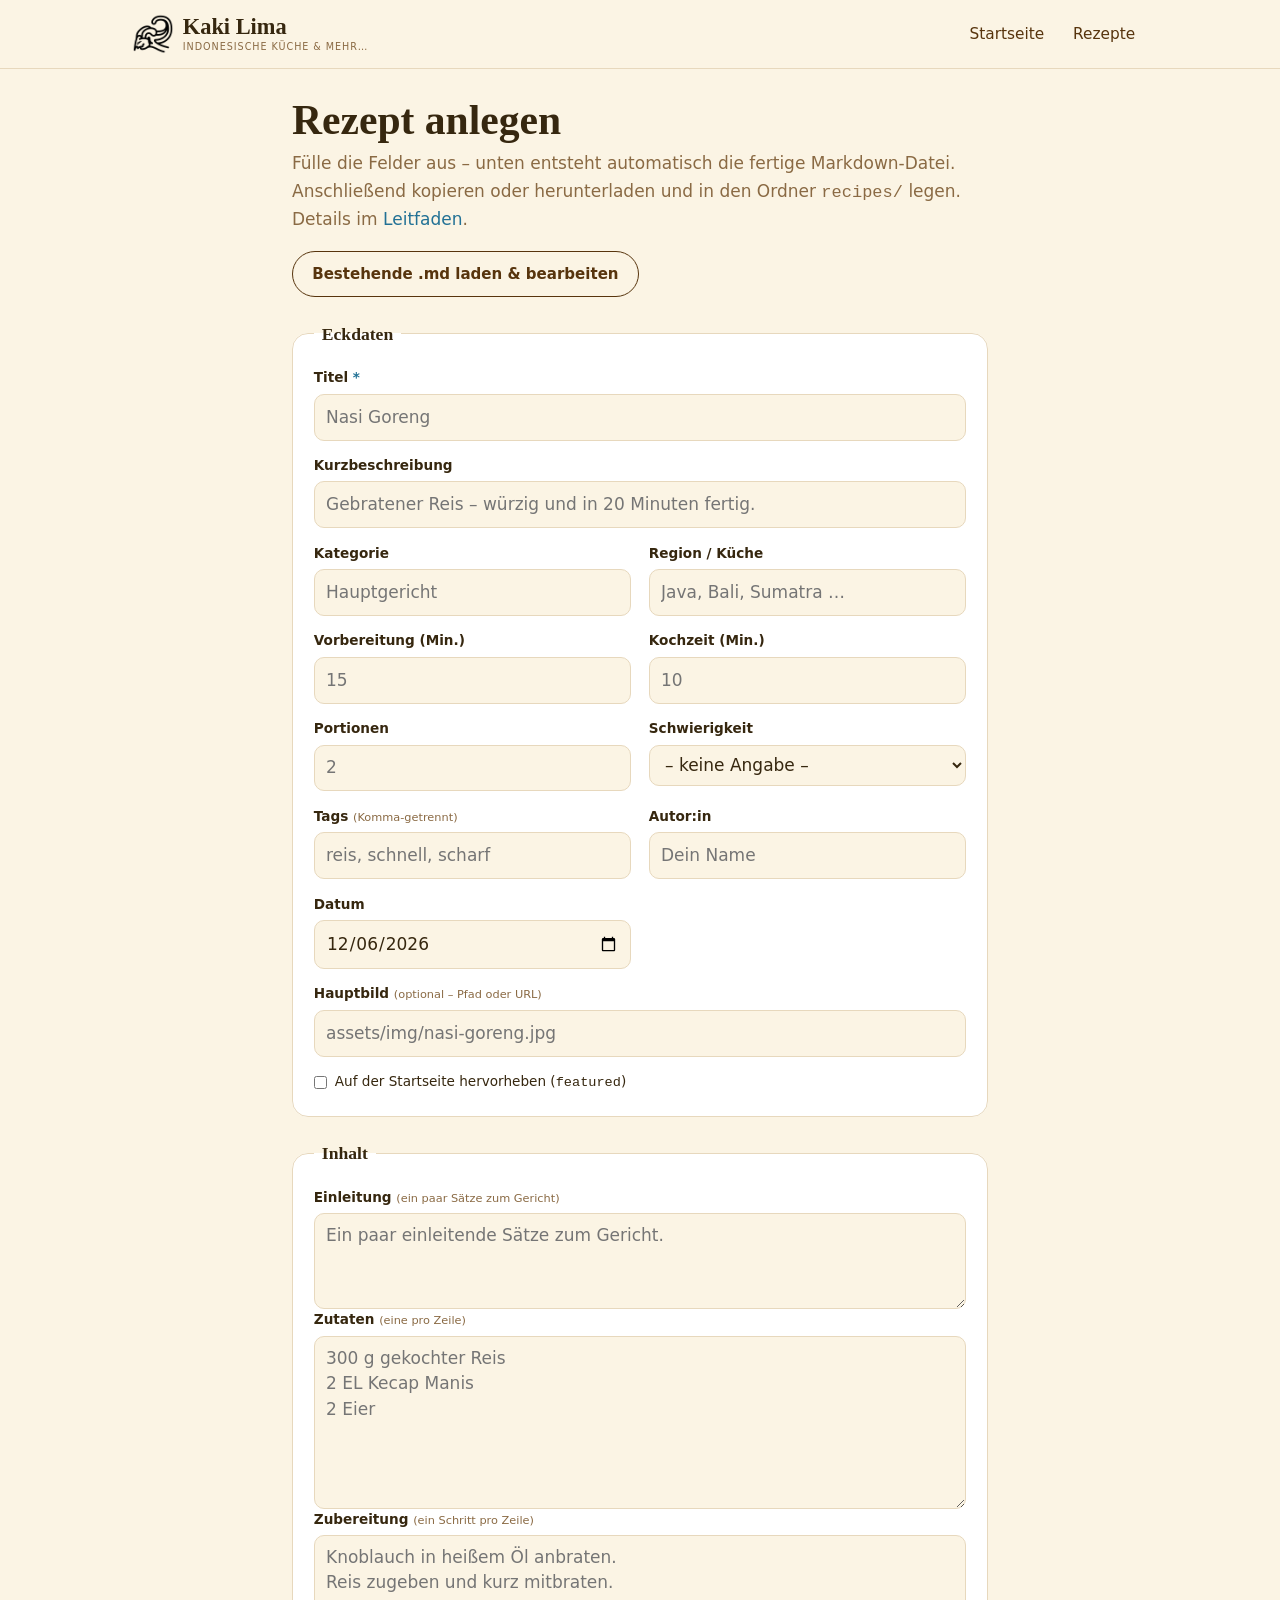
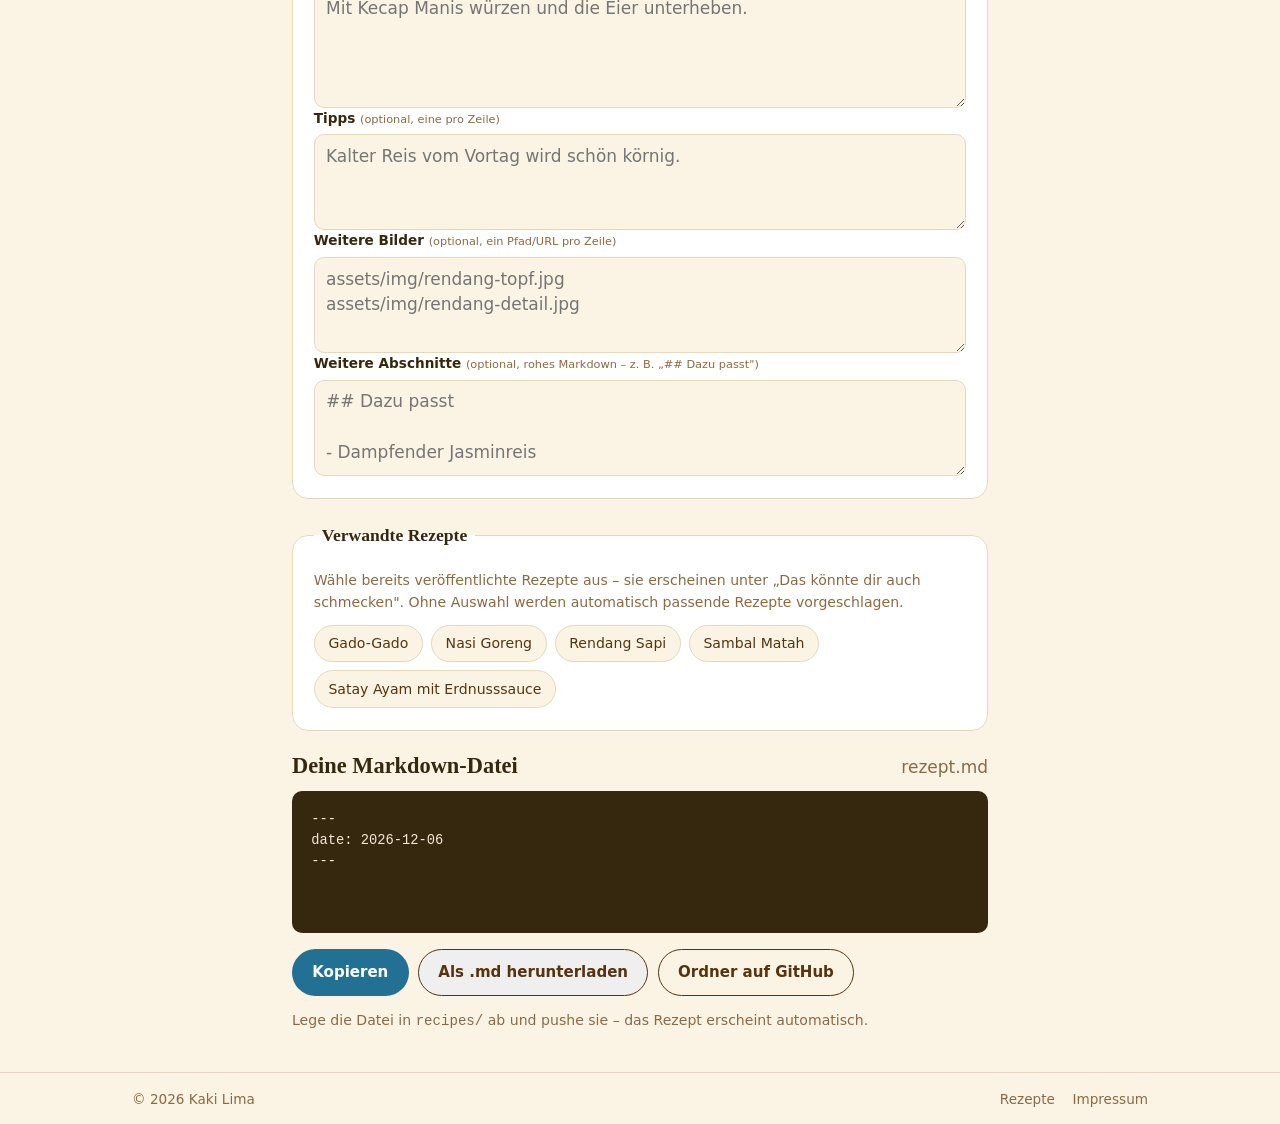
==== commit 4a1ad6a3: "Generator aus Navbar entfernen; Markdown-Upload zum Weiterbearbeiten - „Rezept anlegen" ist nicht me" ====
--- a/generator.html
+++ b/generator.html
@@ -18,6 +18,12 @@
         <h1>Rezept anlegen</h1>
         <p class="muted">Fülle die Felder aus – unten entsteht automatisch die fertige Markdown-Datei. Anschließend kopieren oder herunterladen und in den Ordner <code>recipes/</code> legen. Details im <a href="leitfaden.html">Leitfaden</a>.</p>
       </header>
+
+      <div class="gen-upload">
+        <label class="btn btn--ghost" for="f-upload">Bestehende .md laden &amp; bearbeiten</label>
+        <input type="file" id="f-upload" accept=".md,.markdown,text/markdown,text/plain" hidden>
+        <span class="muted" id="uploadName"></span>
+      </div>
 
       <form id="genForm" class="gen-form" novalidate>
         <fieldset>
@@ -108,6 +114,10 @@
             <span>Weitere Bilder <small>(optional, ein Pfad/URL pro Zeile)</small></span>
             <textarea id="f-gallery" rows="3" placeholder="assets/img/rendang-topf.jpg&#10;assets/img/rendang-detail.jpg"></textarea>
           </label>
+          <label class="field">
+            <span>Weitere Abschnitte <small>(optional, rohes Markdown – z. B. „## Dazu passt")</small></span>
+            <textarea id="f-extra" rows="3" placeholder="## Dazu passt&#10;&#10;- Dampfender Jasminreis"></textarea>
+          </label>
         </fieldset>
 
         <fieldset>
--- a/css/styles.css
+++ b/css/styles.css
@@ -227,7 +227,11 @@
 
 .recipe-actions { display: flex; flex-wrap: wrap; gap: .6rem; margin-top: 1.4rem; }
 .recipe-actions .btn { padding: .55rem 1.1rem; font-size: .9rem; }
-.recipe-actions .btn svg { width: 17px; height: 17px; }
+.recipe-actions .btn svg { width: 17px; height: 17px; color: var(--teal); }
+/* gleiches Akzentschema wie der Rest: dezente Linie + Teal-Icon, Hover in Teal */
+.recipe-actions .btn--ghost { border-color: var(--line); color: var(--brown-dk); background: var(--paper); }
+.recipe-actions .btn--ghost:hover { background: var(--cream-2); border-color: var(--teal); color: var(--brown-dk); }
+.recipe-actions .btn--ghost:hover svg { color: var(--teal); }
 .ingredients { background: var(--cream); border: 1px solid var(--line); border-radius: var(--radius-lg); padding: 1.3rem; position: sticky; top: 80px; }
 .ing-head { display: flex; align-items: center; justify-content: space-between; gap: .6rem .9rem; flex-wrap: wrap; margin-bottom: 1.1rem; }
 .ing-head h2 { font-size: 1.3rem; margin: 0; }
@@ -263,7 +267,7 @@
 .md table { width: 100%; border-collapse: collapse; margin-bottom: 1.1rem; }
 .md th, .md td { text-align: left; padding: .5rem .7rem; border-bottom: 1px solid var(--line); }
 .md th { font-family: var(--f-serif); }
-.md ol { list-style: none; }   /* numbering comes from the counter badge only */
+.md ol { list-style: none; padding-left: 0; }   /* numbering comes from the counter badge only; kill the browser's default indent */
 .recipe-foot { margin-top: 2.4rem; padding-top: 1.4rem; border-top: 1px solid var(--line); display: flex; align-items: center; justify-content: space-between; gap: .8rem 2rem; flex-wrap: wrap; }
 
 /* steps: read-only "done" marker (abhaken happens in cooking mode) */
@@ -325,6 +329,8 @@
 .callout { background: var(--cream); border: 1px solid var(--line); border-left: 3px solid var(--teal); border-radius: 0 var(--radius) var(--radius) 0; padding: .9rem 1.1rem; margin: 1.2rem 0; }
 
 /* ---------- Recipe generator ---------- */
+.gen-upload { display: flex; align-items: center; gap: .8rem; flex-wrap: wrap; margin-bottom: 1.4rem; }
+.gen-upload label { cursor: pointer; }
 .gen-form fieldset { border: 1px solid var(--line); border-radius: var(--radius-lg); padding: 1.2rem 1.3rem 1.4rem; margin-bottom: 1.4rem; background: var(--paper); }
 .gen-form legend { font-family: var(--f-serif); font-weight: 700; color: var(--brown-dk); padding: 0 .5rem; font-size: 1.1rem; }
 .grid2 { display: grid; grid-template-columns: 1fr 1fr; gap: .9rem 1.1rem; }
